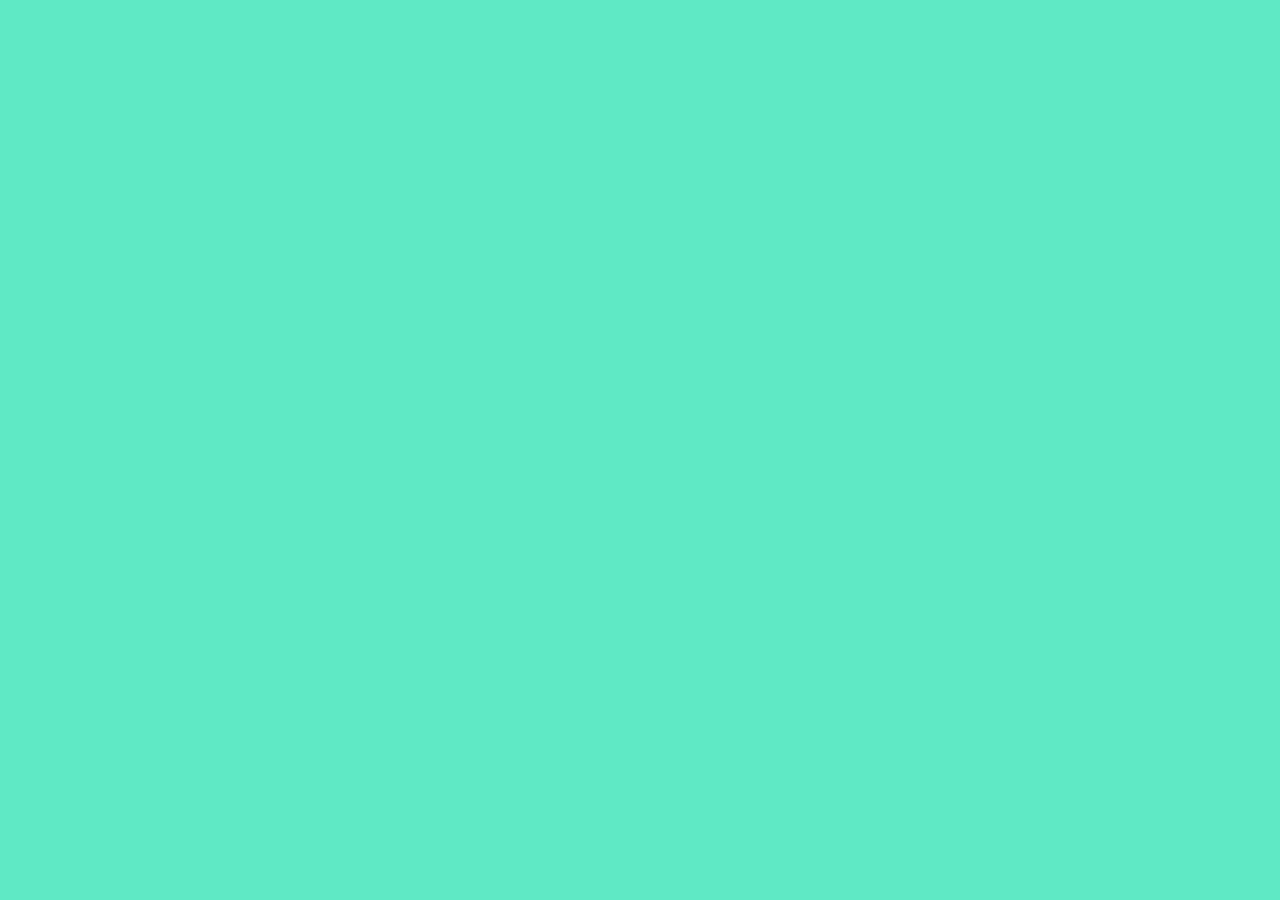
==== book_details.html @ ad1b682d "Initial commit" ====
<!DOCTYPE html>
<html lang="en">
<head>
    <meta charset="UTF-8">
    <meta name="viewport" content="width=device-width, initial-scale=1.0">
    <title>Book Details</title>
    <link rel="stylesheet" href="css/book_details.css">
</head>
<body>
    
</body>
</html>
---- css/book_details.css ----
@import url('https://fonts.googleapis.com/css2?family=Inter:wght@300&display=swap');

*{
    font-family: 'Inter', sans-serif;
    text-decoration: none;
    margin: 0;
    padding: 0;
}
body{
    background-color: #5FE9C6;
}
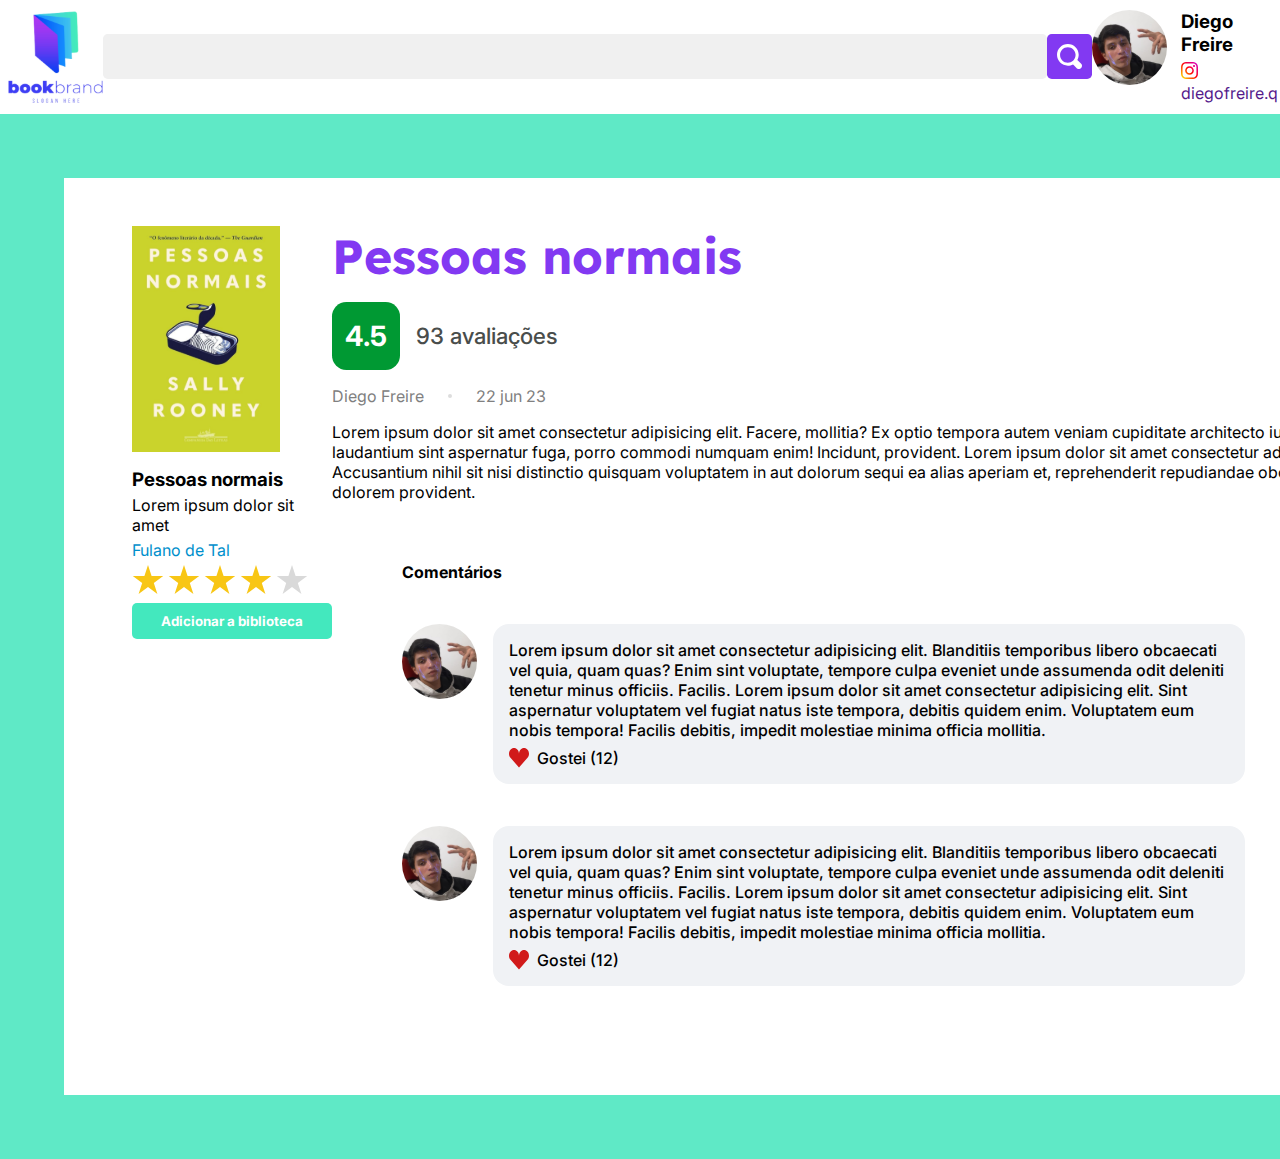
==== commit 8d391f13: "Final_version" ====
--- a/book_details.html
+++ b/book_details.html
@@ -7,6 +7,124 @@
     <link rel="stylesheet" href="css/book_details.css">
 </head>
 <body>
-    
+    <header>
+
+        <img src="Media/logo.svg" alt="">
+
+        <div id="searchbar">
+            <input type="text">
+            <button>
+                <img src="Media/Search_icon.svg" alt="">
+            </button>
+        </div>
+        
+        <div id="Social_medias">
+
+            <div id="profile_picture">
+                <img src="Media/profile_picture.svg" alt="">
+            </div>
+
+            <div id="instagram">
+                <h3>Diego Freire</h3>
+                <a href="">
+                    <img src="Media/Instagram.svg" alt="">
+                    diegofreire.q
+                </a>
+
+            </div>
+        </div>
+    </header>
+
+    <main>
+        <section id="cover">
+
+            <div class="bookholder">
+                <img src="Media/book covers/estudo em vermelho.svg" alt="">
+            </div>
+
+            <div id="under_cover">
+
+                <h3>Pessoas normais</h3>
+                <p>Lorem ipsum dolor sit amet</p>
+                <a href="">Fulano de Tal</a>
+
+                <div id="star_rate">
+                    <img src="Media/Page 2/Star 8.svg" alt="">
+                    <img src="Media/Page 2/Star 8.svg" alt="">
+                    <img src="Media/Page 2/Star 8.svg" alt="">
+                    <img src="Media/Page 2/Star 8.svg" alt="">
+                    <img src="Media/Page 2/Star 1.svg" alt="">
+                </div>
+
+                <button>Adicionar a biblioteca</button>
+            </div>
+        </section>
+
+        <section>
+            <section id="bookinfos">
+                <h1>Pessoas normais</h1>
+
+                <div id="ratings">
+                    <div id="rate"><p>4.5</p></div>
+                    <p>93 avaliações</p>
+                </div>
+
+                <div id="dates">
+                    <p>Diego Freire</p>
+                    <div id="point">
+
+                    </div>
+                    <p>22 jun 23</p>
+                </div>
+
+                <p>Lorem ipsum dolor sit amet consectetur adipisicing elit. Facere, mollitia? Ex optio tempora autem veniam cupiditate architecto iure ipsa harum, laudantium sint aspernatur fuga, porro commodi numquam enim! Incidunt, provident. Lorem ipsum dolor sit amet consectetur adipisicing elit. Accusantium nihil sit nisi distinctio quisquam voluptatem in aut dolorum sequi ea alias aperiam et, reprehenderit repudiandae obcaecati maiores esse dolorem provident.</p>
+            </section>
+
+            <section class="comments">
+                <h4> Comentários </h4>
+
+                <section class="comment_part">
+
+                        <div class="comment_pic">
+                            <img src="Media/profile_picture.svg" alt="">
+                        </div>
+
+                        <section class="principal_comment">
+                            <div class="comment_text">
+                                <p>Lorem ipsum dolor sit amet consectetur adipisicing elit. Blanditiis temporibus libero obcaecati vel quia, quam quas? Enim sint voluptate, tempore culpa eveniet unde assumenda odit deleniti tenetur minus officiis. Facilis. Lorem ipsum dolor sit amet consectetur adipisicing elit. Sint aspernatur voluptatem vel fugiat natus iste tempora, debitis quidem enim. Voluptatem eum nobis tempora! Facilis debitis, impedit molestiae minima officia mollitia.</p>
+                            </div>
+                            
+                            <div class="comment_heart">
+                                <img src="Media/hearticon.svg" alt="">
+                                <p>Gostei (12)</p>
+                            </div>
+                        </section>
+
+                </section>
+
+                <section class="comment_part">
+
+                    <div class="comment_pic">
+                        <img src="Media/profile_picture.svg" alt="">
+                    </div>
+
+                    <section class="principal_comment">
+                        <div class="comment_text">
+                            <p>Lorem ipsum dolor sit amet consectetur adipisicing elit. Blanditiis temporibus libero obcaecati vel quia, quam quas? Enim sint voluptate, tempore culpa eveniet unde assumenda odit deleniti tenetur minus officiis. Facilis. Lorem ipsum dolor sit amet consectetur adipisicing elit. Sint aspernatur voluptatem vel fugiat natus iste tempora, debitis quidem enim. Voluptatem eum nobis tempora! Facilis debitis, impedit molestiae minima officia mollitia.</p>
+                        </div>
+                        
+                        <div class="comment_heart">
+                            <img src="Media/hearticon.svg" alt="">
+                            <p>Gostei (12)</p>
+                        </div>
+                    </section>
+
+            </section>
+
+
+                
+            </section>
+        </section>
+    </main>
 </body>
 </html>--- a/css/book_details.css
+++ b/css/book_details.css
@@ -1,4 +1,5 @@
- @import url('https://fonts.googleapis.com/css2?family=Inter:wght@300&display=swap');
+@import url('https://fonts.googleapis.com/css2?family=Inter:wght@300&display=swap');
+@import url('https://fonts.googleapis.com/css2?family=Lexend:wght@700&display=swap');
 
 *{
     font-family: 'Inter', sans-serif;
@@ -9,3 +10,215 @@
 body{
     background-color: #5FE9C6;
 }
+*{
+    font-family: 'Inter', sans-serif;
+    text-decoration: none;
+    margin: 0;
+    padding: 0;
+}
+body{
+    background-color: #5FE9C6;
+}
+
+header{
+background-color: #FFFFFF;
+
+    width: 100vw;
+    height: 6.5rem;
+
+    display: flex;
+    justify-content: space-between;
+    align-items: center;
+
+    padding: 0.3rem 0.5rem
+}
+#searchbar{
+    display: flex;
+
+
+}
+#searchbar>input{
+    width: 59rem;
+    height: 2.8125rem;
+
+    display: block;
+    background-color: #F0F0F0;
+
+    border: none;
+    border-radius: 0.3rem;
+
+
+}
+#searchbar>button{
+    display: flex;
+    align-items: center;
+    justify-content: center;
+
+    background-color: #8239F2;
+
+    width: 2.8125rem;
+    width: 2.815rem;
+
+    border-radius: 0.3rem;
+    border: 0.3rem;
+}
+#profile_pic{
+
+    height: 4.6rem;
+    width: 4.6rem;
+
+    background-image: url(../Media/profile_picture.svg);
+
+    border-radius: 50%;
+}
+#Social_medias{
+    display: flex;
+    flex-direction: row;
+    gap: 0.9rem;
+}
+#instagram{
+
+    display: flex;
+    flex-direction: column;
+    align-items: center;
+    justify-content: center;
+    gap: 0.4rem;
+}
+
+main{
+
+    width: 81.5rem;
+
+    margin: 4rem;
+    
+
+    background-color: #FFFFFF;
+
+    display: flex;
+    justify-content: space-around;
+
+    padding: 3rem 4.25rem;
+}
+#cover{
+    display: flex;
+    flex-direction: column;
+    gap:1rem
+}
+
+#under_cover{
+
+    display: flex;
+    flex-direction: column;
+    justify-content: center;
+    gap: 0.3rem;
+
+}
+#under_cover>button{
+    color: #FFFFFF;
+    background-color: #43E8BE;
+
+    font-weight: bold;
+
+    border: none;
+    border-radius: 0.3125rem;
+
+    width: 12.5rem;
+    height: 2.25rem;
+}
+#under_cover>a{
+    color:#008FCC;
+}
+.bookholder{
+
+    width:9.25rem;
+    height: 14.125rem;
+
+    background-color: #D9D9D9;
+}
+
+
+#bookinfos{
+    display: flex;
+    flex-direction: column;
+    gap: 1rem;
+}
+#bookinfos>h1{
+    font-family: 'Lexend', sans-serif;
+    font-size: 3rem;
+    font-weight: bold;
+    color: #8239F2;
+}
+#ratings{
+    display: flex;
+    gap: 1rem;
+    align-items: center;
+    font-weight: 700;
+
+}
+#ratings>p{
+    font-size: 1.4rem;
+    font-weight: 500;
+    color: #494D4B;
+}
+#rate{
+    display: flex;
+    align-items: center;
+    justify-content: center;
+
+    background-color: #009933;
+
+    width: 68px;
+    height: 68px;
+
+    border-radius: 0.9rem;
+
+    color: #ffffff;
+}
+#rate>p{
+    font-size: 1.75rem;
+
+}
+#point{
+    background-color: #DDDDDD;
+
+    border-radius: 50%;
+
+    width: 4px;
+    height: 4px;
+}
+#dates{
+    display: flex;
+    align-items: center;
+    gap: 1.5rem;
+    color: #808080;
+}
+.comments{
+    margin: 3.8rem 4.375rem;
+    display: flex;
+    flex-direction: column;
+    gap: 2.625rem;
+}
+.comment_part{
+    display: flex;
+    gap: 1rem;
+}
+.principal_comment{
+    display: flex;
+    flex-direction: column;
+    gap: 0.5rem;
+
+    background-color: #F0F2F5;
+
+    padding: 1rem;
+
+    font-weight: 500;
+
+    border-radius: 1rem;
+}
+.comment_text{
+    width: 45rem;
+}
+.comment_heart{
+    display: flex;
+    gap: 0.5rem;
+}
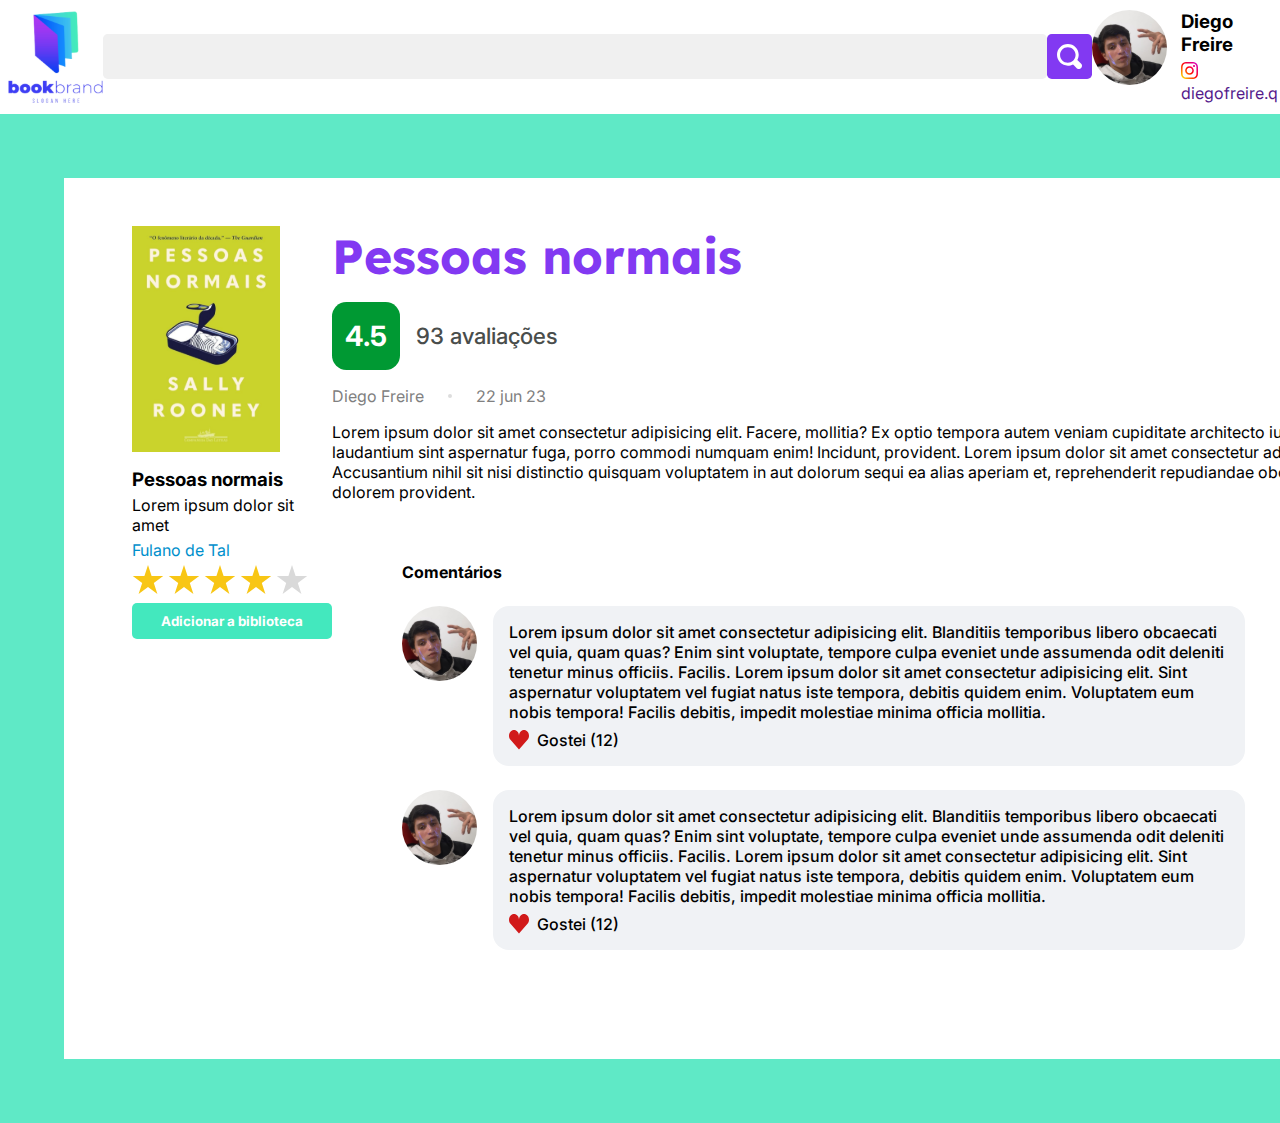
==== commit 6b6f1beb: "Update book_details.html" ====
--- a/book_details.html
+++ b/book_details.html
@@ -118,11 +118,7 @@
                             <p>Gostei (12)</p>
                         </div>
                     </section>
-
-            </section>
-
-
-                
+                </section>
             </section>
         </section>
     </main>
--- a/css/book_details.css
+++ b/css/book_details.css
@@ -88,9 +88,7 @@
 main{
 
     width: 81.5rem;
-
     margin: 4rem;
-    
 
     background-color: #FFFFFF;
 
@@ -196,7 +194,7 @@
     margin: 3.8rem 4.375rem;
     display: flex;
     flex-direction: column;
-    gap: 2.625rem;
+    gap: 1.5rem;
 }
 .comment_part{
     display: flex;
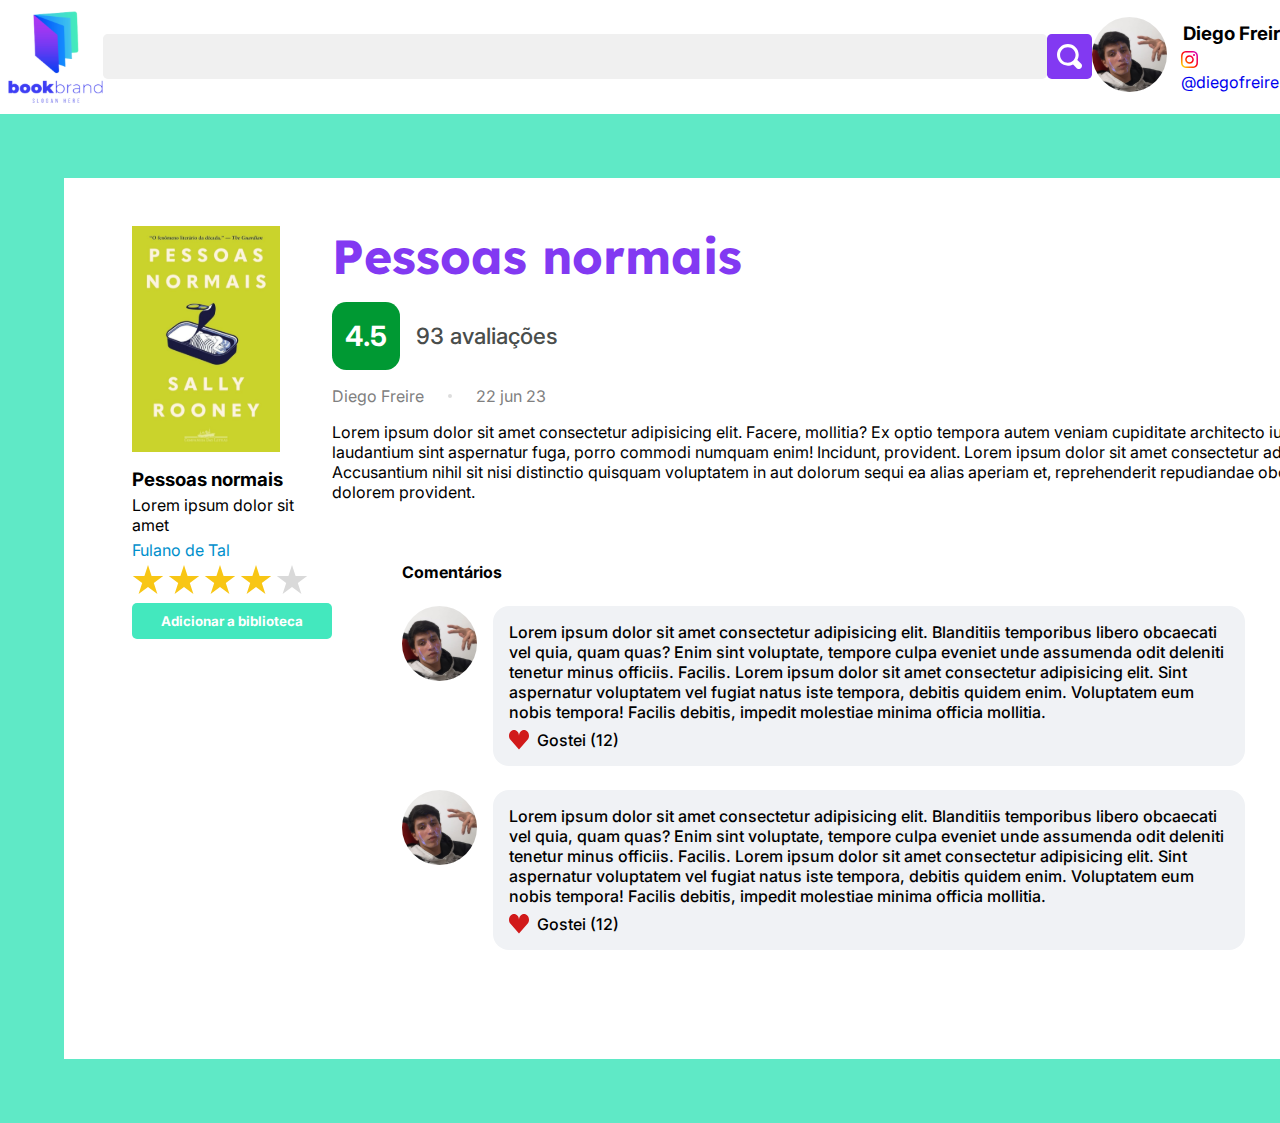
==== commit bbec2091: "instagram_link" ====
--- a/book_details.html
+++ b/book_details.html
@@ -26,9 +26,9 @@
 
             <div id="instagram">
                 <h3>Diego Freire</h3>
-                <a href="">
+                <a href="https://www.instagram.com/diegofreire.q/" target="_blank">
                     <img src="Media/Instagram.svg" alt="">
-                    diegofreire.q
+                    @diegofreire.q
                 </a>
 
             </div>
--- a/css/book_details.css
+++ b/css/book_details.css
@@ -34,8 +34,6 @@
 }
 #searchbar{
     display: flex;
-
-
 }
 #searchbar>input{
     width: 59rem;
@@ -77,6 +75,7 @@
     gap: 0.9rem;
 }
 #instagram{
+
 
     display: flex;
     flex-direction: column;
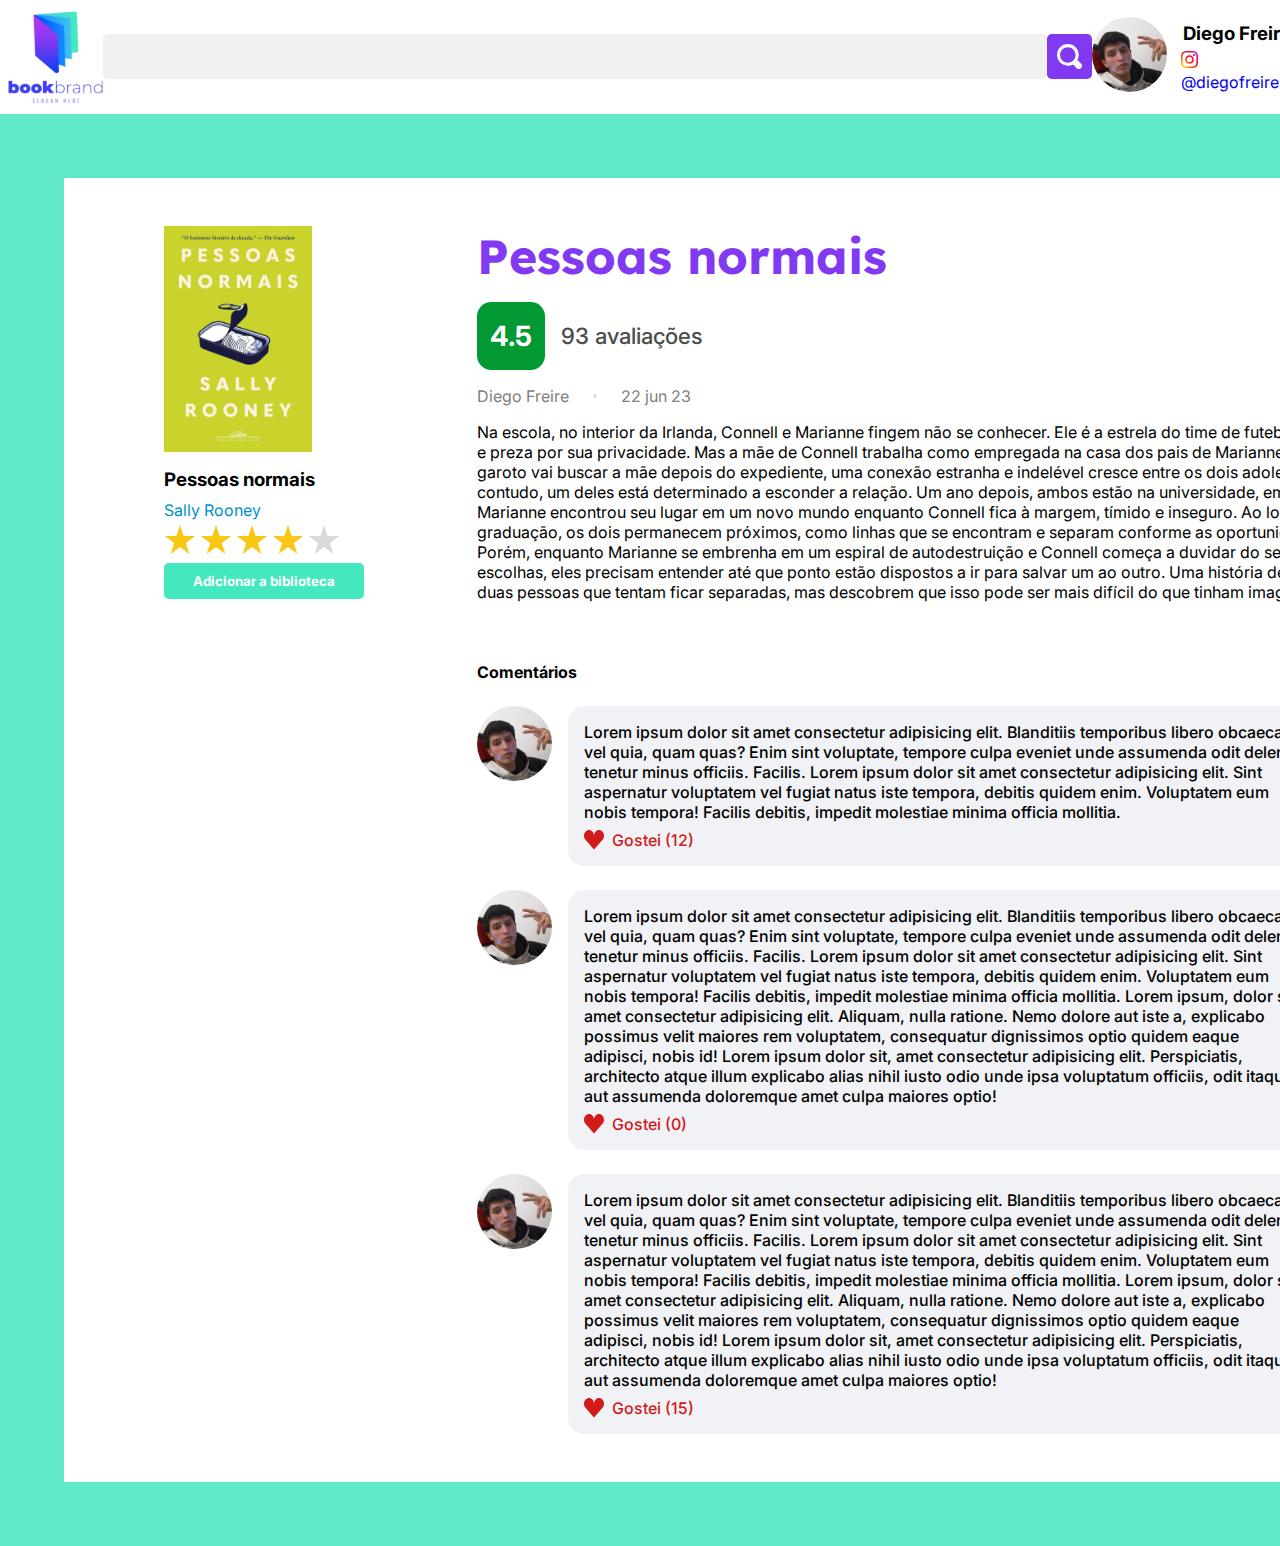
==== commit 01481150: "tiny_modifications" ====
--- a/book_details.html
+++ b/book_details.html
@@ -45,8 +45,8 @@
             <div id="under_cover">
 
                 <h3>Pessoas normais</h3>
-                <p>Lorem ipsum dolor sit amet</p>
-                <a href="">Fulano de Tal</a>
+                <p></p>
+                <a href="https://pt.wikipedia.org/wiki/Sally_Rooney">Sally Rooney</a>
 
                 <div id="star_rate">
                     <img src="Media/Page 2/Star 8.svg" alt="">
@@ -60,7 +60,7 @@
             </div>
         </section>
 
-        <section>
+        <section id="big_section">
             <section id="bookinfos">
                 <h1>Pessoas normais</h1>
 
@@ -77,7 +77,10 @@
                     <p>22 jun 23</p>
                 </div>
 
-                <p>Lorem ipsum dolor sit amet consectetur adipisicing elit. Facere, mollitia? Ex optio tempora autem veniam cupiditate architecto iure ipsa harum, laudantium sint aspernatur fuga, porro commodi numquam enim! Incidunt, provident. Lorem ipsum dolor sit amet consectetur adipisicing elit. Accusantium nihil sit nisi distinctio quisquam voluptatem in aut dolorum sequi ea alias aperiam et, reprehenderit repudiandae obcaecati maiores esse dolorem provident.</p>
+                <p>
+                    Na escola, no interior da Irlanda, Connell e Marianne fingem não se conhecer. Ele é a estrela do time de futebol, ela é solitária e preza por sua privacidade. Mas a mãe de Connell trabalha como empregada na casa dos pais de Marianne, e quando o garoto vai buscar a mãe depois do expediente, uma conexão estranha e indelével cresce entre os dois adolescentes ― contudo, um deles está determinado a esconder a relação.
+                    Um ano depois, ambos estão na universidade, em Dublin. Marianne encontrou seu lugar em um novo mundo enquanto Connell fica à margem, tímido e inseguro. Ao longo dos anos da graduação, os dois permanecem próximos, como linhas que se encontram e separam conforme as oportunidades da vida. Porém, enquanto Marianne se embrenha em um espiral de autodestruição e Connell começa a duvidar do sentido de suas escolhas, eles precisam entender até que ponto estão dispostos a ir para salvar um ao outro. Uma história de amor entre duas pessoas que tentam ficar separadas, mas descobrem que isso pode ser mais difícil do que tinham imaginado.
+            </p>
             </section>
 
             <section class="comments">
@@ -110,12 +113,30 @@
 
                     <section class="principal_comment">
                         <div class="comment_text">
-                            <p>Lorem ipsum dolor sit amet consectetur adipisicing elit. Blanditiis temporibus libero obcaecati vel quia, quam quas? Enim sint voluptate, tempore culpa eveniet unde assumenda odit deleniti tenetur minus officiis. Facilis. Lorem ipsum dolor sit amet consectetur adipisicing elit. Sint aspernatur voluptatem vel fugiat natus iste tempora, debitis quidem enim. Voluptatem eum nobis tempora! Facilis debitis, impedit molestiae minima officia mollitia.</p>
+                            <p>Lorem ipsum dolor sit amet consectetur adipisicing elit. Blanditiis temporibus libero obcaecati vel quia, quam quas? Enim sint voluptate, tempore culpa eveniet unde assumenda odit deleniti tenetur minus officiis. Facilis. Lorem ipsum dolor sit amet consectetur adipisicing elit. Sint aspernatur voluptatem vel fugiat natus iste tempora, debitis quidem enim. Voluptatem eum nobis tempora! Facilis debitis, impedit molestiae minima officia mollitia. Lorem ipsum, dolor sit amet consectetur adipisicing elit. Aliquam, nulla ratione. Nemo dolore aut iste a, explicabo possimus velit maiores rem voluptatem, consequatur dignissimos optio quidem eaque adipisci, nobis id! Lorem ipsum dolor sit, amet consectetur adipisicing elit. Perspiciatis, architecto atque illum explicabo alias nihil iusto odio unde ipsa voluptatum officiis, odit itaque aut assumenda doloremque amet culpa maiores optio!</p>
                         </div>
                         
                         <div class="comment_heart">
                             <img src="Media/hearticon.svg" alt="">
-                            <p>Gostei (12)</p>
+                            <p>Gostei (0)</p>
+                        </div>
+                    </section>
+                </section>
+
+                <section class="comment_part">
+
+                    <div class="comment_pic">
+                        <img src="Media/profile_picture.svg" alt="">
+                    </div>
+
+                    <section class="principal_comment">
+                        <div class="comment_text">
+                            <p>Lorem ipsum dolor sit amet consectetur adipisicing elit. Blanditiis temporibus libero obcaecati vel quia, quam quas? Enim sint voluptate, tempore culpa eveniet unde assumenda odit deleniti tenetur minus officiis. Facilis. Lorem ipsum dolor sit amet consectetur adipisicing elit. Sint aspernatur voluptatem vel fugiat natus iste tempora, debitis quidem enim. Voluptatem eum nobis tempora! Facilis debitis, impedit molestiae minima officia mollitia. Lorem ipsum, dolor sit amet consectetur adipisicing elit. Aliquam, nulla ratione. Nemo dolore aut iste a, explicabo possimus velit maiores rem voluptatem, consequatur dignissimos optio quidem eaque adipisci, nobis id! Lorem ipsum dolor sit, amet consectetur adipisicing elit. Perspiciatis, architecto atque illum explicabo alias nihil iusto odio unde ipsa voluptatum officiis, odit itaque aut assumenda doloremque amet culpa maiores optio!</p>
+                        </div>
+                        
+                        <div class="comment_heart">
+                            <img src="Media/hearticon.svg" alt="">
+                            <p>Gostei (15)</p>
                         </div>
                     </section>
                 </section>
--- a/css/book_details.css
+++ b/css/book_details.css
@@ -93,6 +93,7 @@
 
     display: flex;
     justify-content: space-around;
+    gap: 3.125rem;
 
     padding: 3rem 4.25rem;
 }
@@ -138,6 +139,8 @@
     display: flex;
     flex-direction: column;
     gap: 1rem;
+
+    width: 58rem;
 }
 #bookinfos>h1{
     font-family: 'Lexend', sans-serif;
@@ -190,7 +193,7 @@
     color: #808080;
 }
 .comments{
-    margin: 3.8rem 4.375rem;
+    margin-top: 3.8rem;
     display: flex;
     flex-direction: column;
     gap: 1.5rem;
@@ -216,6 +219,7 @@
     width: 45rem;
 }
 .comment_heart{
+    color: #D11A1A;
     display: flex;
     gap: 0.5rem;
 }
